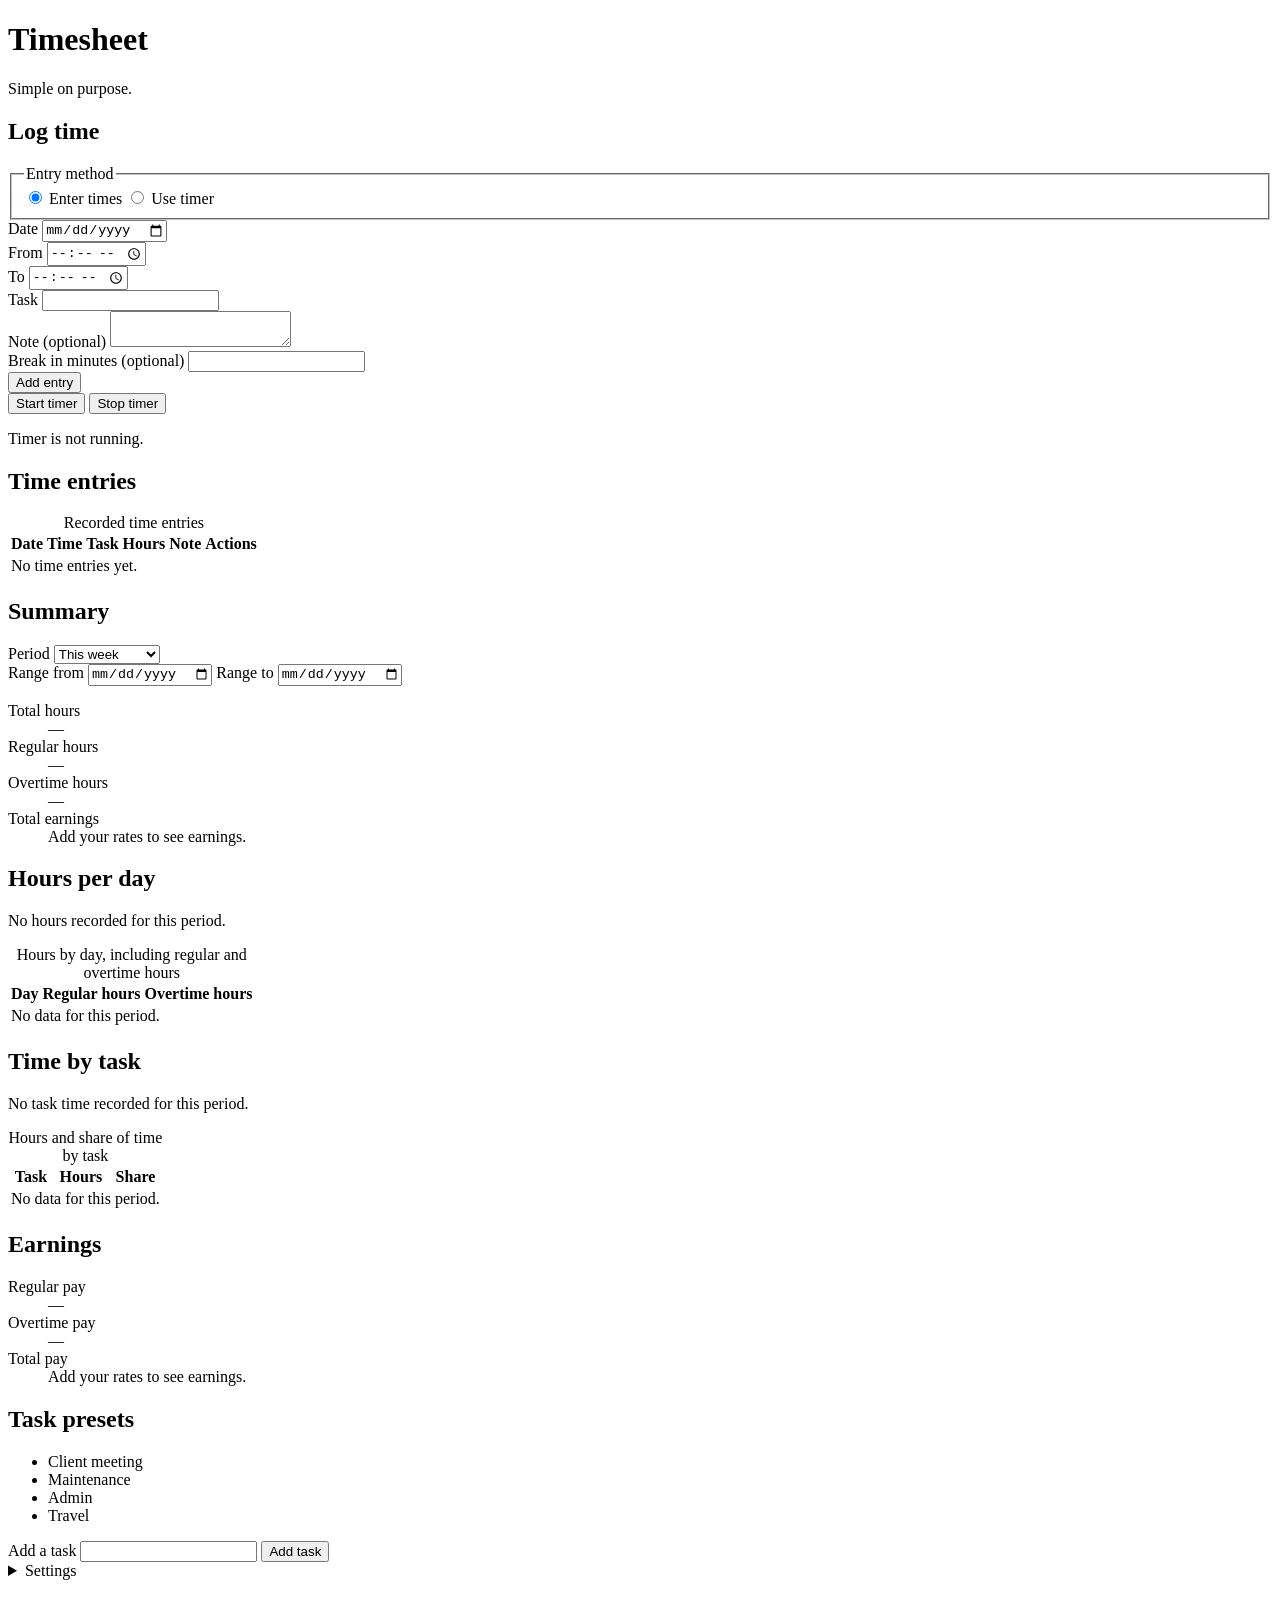
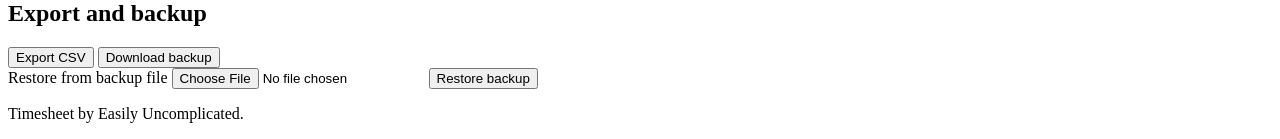
==== timesheet/timesheet.html @ 086f0baa "timesheet added" ====
<!DOCTYPE html>
<html lang="en">
<head>
  <meta charset="UTF-8">
  <meta name="viewport" content="width=device-width, initial-scale=1">
  <meta name="description" content="Track your work hours, tasks, and earnings.">
  <title>Timesheet | Easily Uncomplicated</title>
  <link rel="stylesheet" href="timesheet.css">
  <script src="timesheet.js" defer></script>
</head>
<body>
  <header>
    <h1>Timesheet</h1>
    <p>Simple on purpose.</p>
  </header>

  <main>
    <section aria-labelledby="entry-heading">
      <h2 id="entry-heading">Log time</h2>

      <form id="time-entry-form">
        <fieldset>
          <legend>Entry method</legend>
          <label>
            <input type="radio" name="entry-method" value="manual" checked>
            Enter times
          </label>
          <label>
            <input type="radio" name="entry-method" value="timer">
            Use timer
          </label>
        </fieldset>
        <div>
          <label for="entry-date">Date</label>
          <input id="entry-date" name="date" type="date" required>
        </div>
        <div>
          <label for="entry-from">From</label>
          <input id="entry-from" name="from" type="time" required>
        </div>
        <div>
          <label for="entry-to">To</label>
          <input id="entry-to" name="to" type="time" required>
        </div>
        <div>
          <label for="entry-task">Task</label>
          <input id="entry-task" name="task" list="task-options" required>
          <datalist id="task-options">
            <option value="Client meeting"></option>
            <option value="Maintenance"></option>
            <option value="Admin"></option>
            <option value="Travel"></option>
          </datalist>
        </div>
        <div>
          <label for="entry-note">Note (optional)</label>
          <textarea id="entry-note" name="note" rows="2"></textarea>
        </div>
        <div>
          <label for="entry-break">Break in minutes (optional)</label>
          <input id="entry-break" name="break" type="number" min="0" step="1">
        </div>
        <button type="submit">Add entry</button>
      </form>

      <div aria-label="Timer controls">
        <button type="button">Start timer</button>
        <button type="button">Stop timer</button>
        <p>Timer is not running.</p>
      </div>
    </section>

    <section aria-labelledby="entries-heading">
      <h2 id="entries-heading">Time entries</h2>
      <table>
        <caption>Recorded time entries</caption>
        <thead>
          <tr>
            <th scope="col">Date</th>
            <th scope="col">Time</th>
            <th scope="col">Task</th>
            <th scope="col">Hours</th>
            <th scope="col">Note</th>
            <th scope="col">Actions</th>
          </tr>
        </thead>
        <tbody>
          <tr>
            <td colspan="6">No time entries yet.</td>
          </tr>
        </tbody>
      </table>
    </section>

    <section aria-labelledby="summary-heading">
      <h2 id="summary-heading">Summary</h2>
      <div>
        <label for="summary-period">Period</label>
        <select id="summary-period" name="period">
          <option value="week">This week</option>
          <option value="month">This month</option>
          <option value="custom">Custom range</option>
        </select>
      </div>
      <div>
        <label for="range-from">Range from</label>
        <input id="range-from" name="range-from" type="date">
        <label for="range-to">Range to</label>
        <input id="range-to" name="range-to" type="date">
      </div>

      <dl>
        <div>
          <dt>Total hours</dt>
          <dd>—</dd>
        </div>
        <div>
          <dt>Regular hours</dt>
          <dd>—</dd>
        </div>
        <div>
          <dt>Overtime hours</dt>
          <dd>—</dd>
        </div>
        <div>
          <dt>Total earnings</dt>
          <dd>Add your rates to see earnings.</dd>
        </div>
      </dl>
    </section>

    <section aria-labelledby="hours-chart-heading">
      <h2 id="hours-chart-heading">Hours per day</h2>
      <p>No hours recorded for this period.</p>
      <table>
        <caption>Hours by day, including regular and overtime hours</caption>
        <thead>
          <tr>
            <th scope="col">Day</th>
            <th scope="col">Regular hours</th>
            <th scope="col">Overtime hours</th>
          </tr>
        </thead>
        <tbody>
          <tr>
            <td colspan="3">No data for this period.</td>
          </tr>
        </tbody>
      </table>
    </section>

    <section aria-labelledby="tasks-chart-heading">
      <h2 id="tasks-chart-heading">Time by task</h2>
      <p>No task time recorded for this period.</p>
      <table>
        <caption>Hours and share of time by task</caption>
        <thead>
          <tr>
            <th scope="col">Task</th>
            <th scope="col">Hours</th>
            <th scope="col">Share</th>
          </tr>
        </thead>
        <tbody>
          <tr>
            <td colspan="3">No data for this period.</td>
          </tr>
        </tbody>
      </table>
    </section>

    <section aria-labelledby="earnings-heading">
      <h2 id="earnings-heading">Earnings</h2>
      <dl>
        <div>
          <dt>Regular pay</dt>
          <dd>—</dd>
        </div>
        <div>
          <dt>Overtime pay</dt>
          <dd>—</dd>
        </div>
        <div>
          <dt>Total pay</dt>
          <dd>Add your rates to see earnings.</dd>
        </div>
      </dl>
    </section>

    <section aria-labelledby="tasks-heading">
      <h2 id="tasks-heading">Task presets</h2>
      <ul>
        <li>Client meeting</li>
        <li>Maintenance</li>
        <li>Admin</li>
        <li>Travel</li>
      </ul>
      <form id="task-form">
        <label for="new-task">Add a task</label>
        <input id="new-task" name="task" type="text">
        <button type="submit">Add task</button>
      </form>
    </section>

    <details>
      <summary>Settings</summary>
      <form id="settings-form">
        <div>
          <label for="hourly-wage">Hourly wage (R)</label>
          <input id="hourly-wage" name="hourly-wage" type="number" min="0" step="0.01">
        </div>
        <fieldset>
          <legend>Overtime wage</legend>
          <label for="overtime-wage-type">Wage type</label>
          <select id="overtime-wage-type" name="overtime-wage-type">
            <option value="amount">Rand amount</option>
            <option value="multiplier">Multiplier</option>
          </select>
          <label for="overtime-wage">Overtime rate</label>
          <input id="overtime-wage" name="overtime-wage" type="number" min="0" step="0.01">
        </fieldset>
        <div>
          <label for="overtime-threshold">Overtime starts after</label>
          <input id="overtime-threshold" name="overtime-threshold" type="number" min="0" step="0.25">
          <span>hours</span>
        </div>
        <fieldset>
          <legend>Overtime rule</legend>
          <label>
            <input type="radio" name="overtime-rule" value="daily" checked>
            Daily
          </label>
          <label>
            <input type="radio" name="overtime-rule" value="weekly">
            Weekly
          </label>
        </fieldset>
      </form>
    </details>

    <section aria-labelledby="data-heading">
      <h2 id="data-heading">Export and backup</h2>
      <button type="button">Export CSV</button>
      <button type="button">Download backup</button>
      <div>
        <label for="backup-file">Restore from backup file</label>
        <input id="backup-file" name="backup-file" type="file" accept="application/json,.json">
        <button type="button">Restore backup</button>
      </div>
    </section>
  </main>

  <footer>
    <p>Timesheet by Easily Uncomplicated.</p>
  </footer>
</body>
</html>
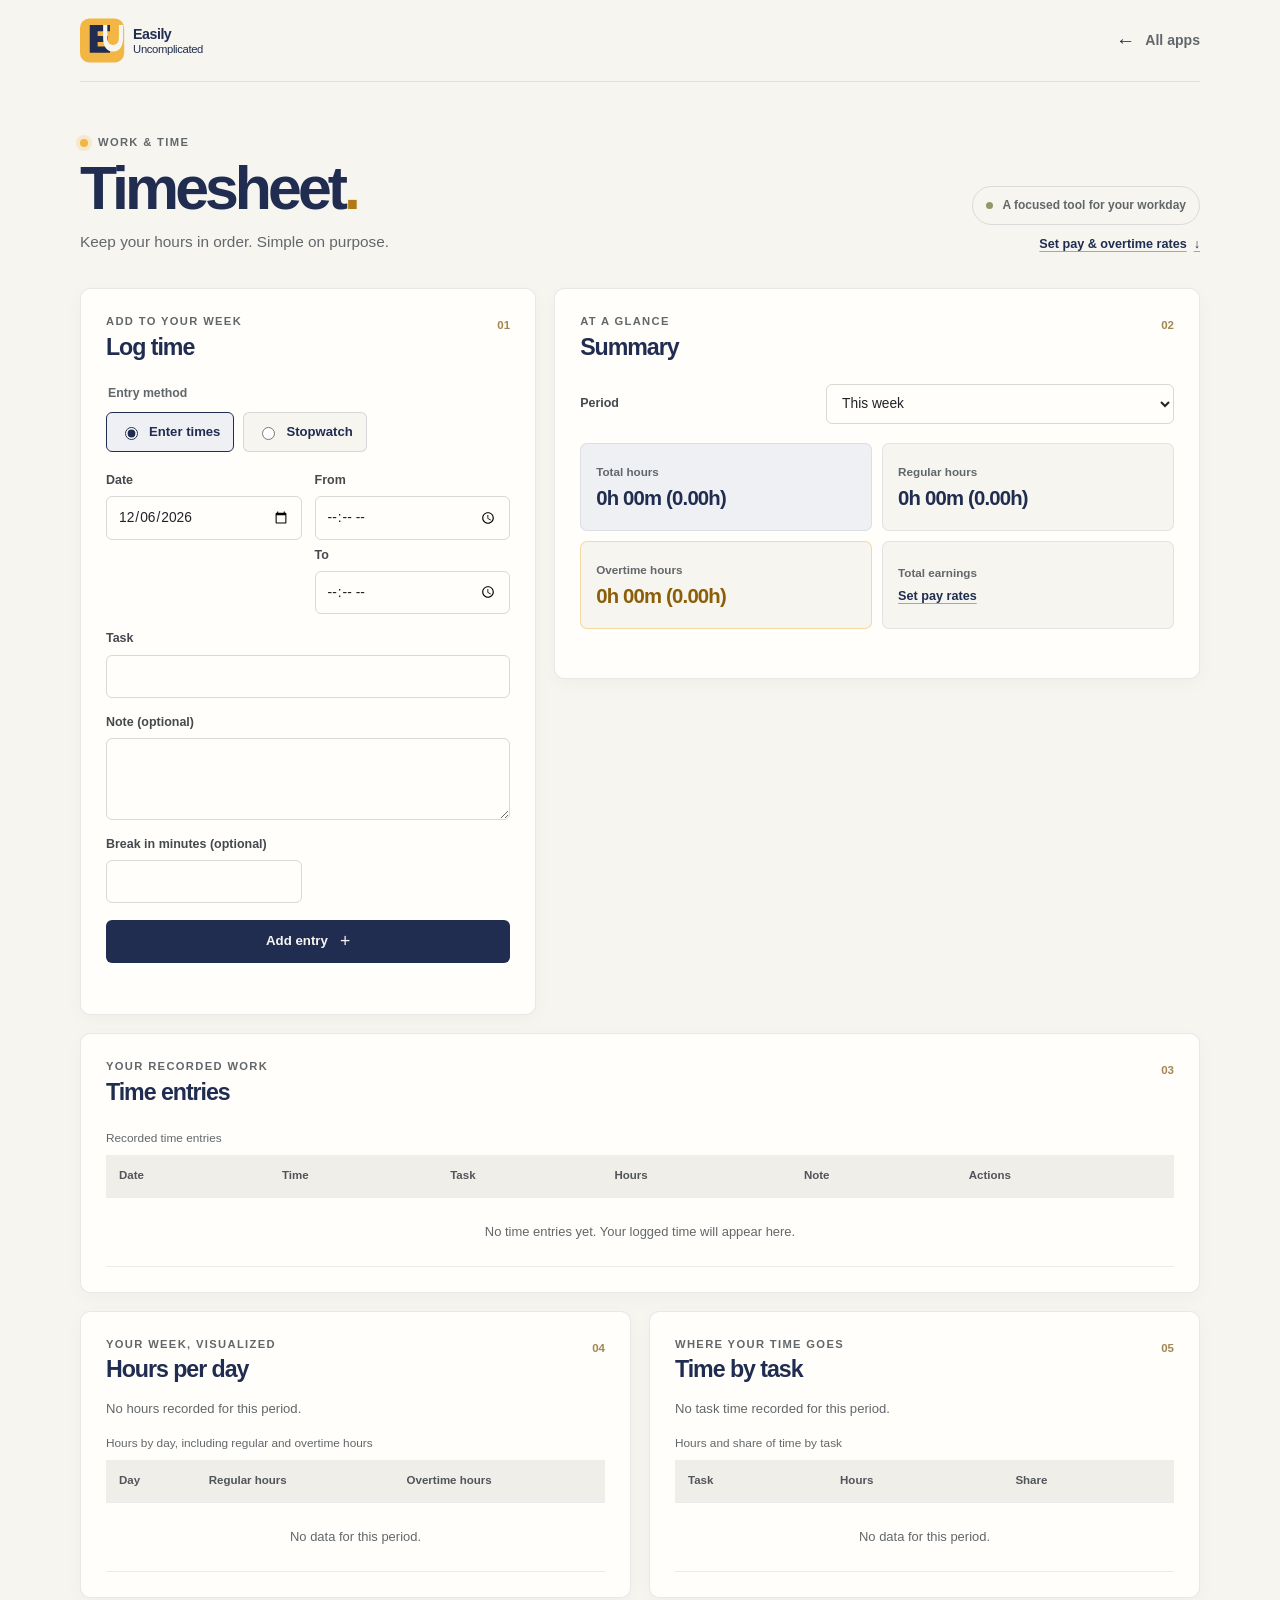
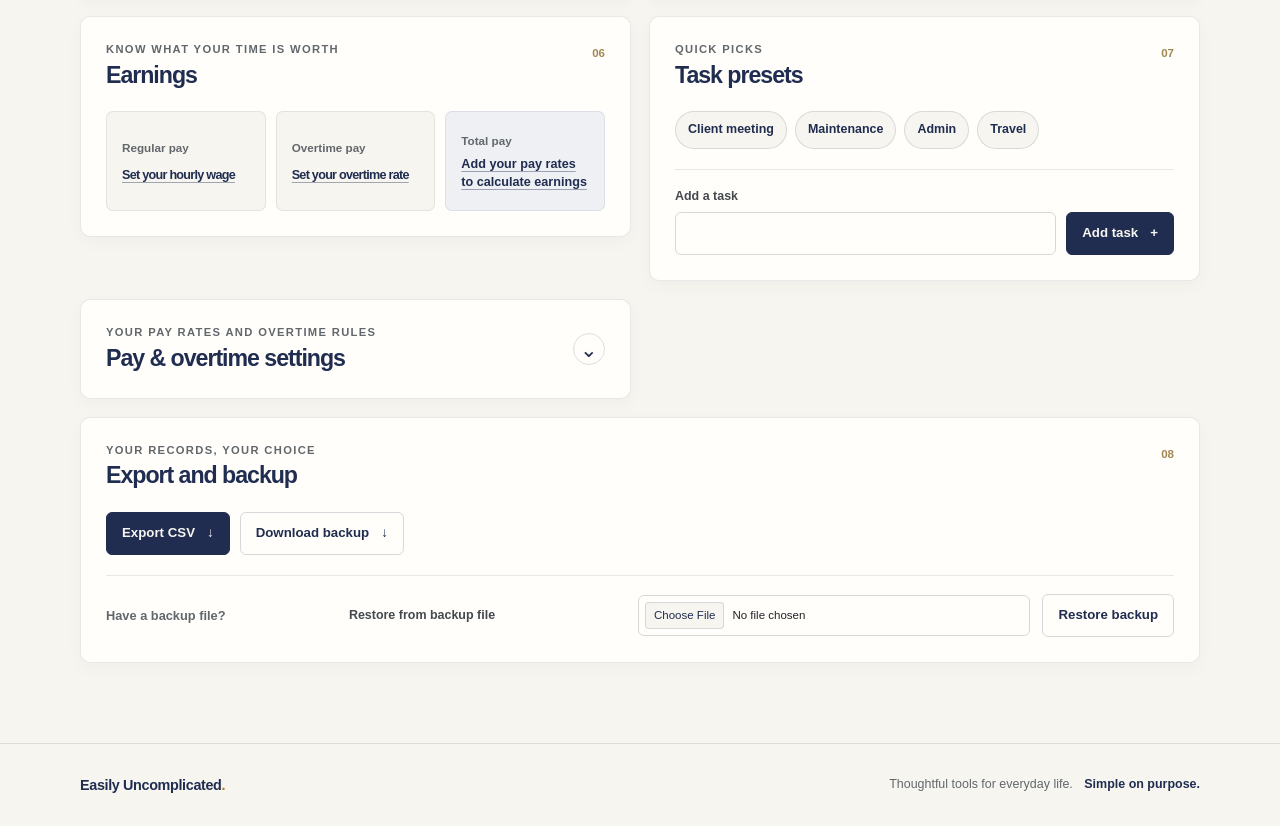
==== commit 92ace97f: "yes yes bobby, fixxed styling and logic" ====
--- a/timesheet/timesheet.html
+++ b/timesheet/timesheet.html
@@ -5,96 +5,114 @@
   <meta name="viewport" content="width=device-width, initial-scale=1">
   <meta name="description" content="Track your work hours, tasks, and earnings.">
   <title>Timesheet | Easily Uncomplicated</title>
+  <link rel="icon" href="../assets/brand/eu/favicon.svg" type="image/svg+xml">
+  <link rel="stylesheet" href="../assets/brand/eu/colors.css">
   <link rel="stylesheet" href="timesheet.css">
   <script src="timesheet.js" defer></script>
 </head>
 <body>
-  <header>
-    <h1>Timesheet</h1>
-    <p>Simple on purpose.</p>
+  <header class="site-header">
+    <div class="page-shell header-content">
+      <a class="brand" href="../index.html" aria-label="Easily Uncomplicated home">
+        <img src="../assets/brand/eu/logo.svg" alt="Easily Uncomplicated">
+      </a>
+      <a class="back-link" href="../index.html"><span aria-hidden="true">←</span> All apps</a>
+    </div>
   </header>
 
-  <main>
-    <section aria-labelledby="entry-heading">
-      <h2 id="entry-heading">Log time</h2>
+  <main class="page-shell dashboard">
+    <section class="page-intro" aria-labelledby="page-title">
+      <div>
+        <p class="eyebrow"><span aria-hidden="true"></span> Work &amp; time</p>
+        <h1 id="page-title">Timesheet<span>.</span></h1>
+        <p>Keep your hours in order. Simple on purpose.</p>
+      </div>
+      <div class="intro-actions">
+        <span class="local-note"><span aria-hidden="true"></span> A focused tool for your workday</span>
+        <a class="rates-link" href="#settings-panel">Set pay &amp; overtime rates <span aria-hidden="true">↓</span></a>
+      </div>
+    </section>
+
+    <section class="panel entry-panel" aria-labelledby="entry-heading">
+      <div class="panel-heading">
+        <div>
+          <p class="panel-kicker">Add to your week</p>
+          <h2 id="entry-heading">Log time</h2>
+        </div>
+        <span class="section-index">01</span>
+      </div>
 
       <form id="time-entry-form">
-        <fieldset>
+        <fieldset class="entry-method">
           <legend>Entry method</legend>
-          <label>
+          <label class="choice">
             <input type="radio" name="entry-method" value="manual" checked>
             Enter times
           </label>
-          <label>
+          <label class="choice">
             <input type="radio" name="entry-method" value="timer">
-            Use timer
+            Stopwatch
           </label>
         </fieldset>
-        <div>
-          <label for="entry-date">Date</label>
-          <input id="entry-date" name="date" type="date" required>
-        </div>
-        <div>
-          <label for="entry-from">From</label>
-          <input id="entry-from" name="from" type="time" required>
-        </div>
-        <div>
-          <label for="entry-to">To</label>
-          <input id="entry-to" name="to" type="time" required>
-        </div>
-        <div>
-          <label for="entry-task">Task</label>
-          <input id="entry-task" name="task" list="task-options" required>
-          <datalist id="task-options">
-            <option value="Client meeting"></option>
-            <option value="Maintenance"></option>
-            <option value="Admin"></option>
-            <option value="Travel"></option>
-          </datalist>
-        </div>
-        <div>
-          <label for="entry-note">Note (optional)</label>
-          <textarea id="entry-note" name="note" rows="2"></textarea>
-        </div>
-        <div>
-          <label for="entry-break">Break in minutes (optional)</label>
-          <input id="entry-break" name="break" type="number" min="0" step="1">
-        </div>
-        <button type="submit">Add entry</button>
+        <div class="form-grid">
+          <div class="field">
+            <label for="entry-date">Date</label>
+            <input id="entry-date" name="date" type="date" required>
+          </div>
+          <div class="field" id="manual-time-fields">
+            <label for="entry-from">From</label>
+            <input id="entry-from" name="from" type="time" required>
+            <label for="entry-to">To</label>
+            <input id="entry-to" name="to" type="time" required>
+          </div>
+          <div class="field field-task">
+            <label for="entry-task">Task</label>
+            <input id="entry-task" name="task" list="task-options" required>
+            <datalist id="task-options">
+              <option value="Client meeting"></option>
+              <option value="Maintenance"></option>
+              <option value="Admin"></option>
+              <option value="Travel"></option>
+            </datalist>
+          </div>
+          <div class="field field-wide">
+            <label for="entry-note">Note (optional)</label>
+            <textarea id="entry-note" name="note" rows="2"></textarea>
+          </div>
+          <div class="field">
+            <label for="entry-break">Break in minutes (optional)</label>
+            <input id="entry-break" name="break" type="number" min="0" step="1">
+          </div>
+        </div>
+        <button class="button button-primary" id="add-entry-button" type="submit">Add entry <span aria-hidden="true">+</span></button>
       </form>
 
-      <div aria-label="Timer controls">
-        <button type="button">Start timer</button>
-        <button type="button">Stop timer</button>
-        <p>Timer is not running.</p>
-      </div>
-    </section>
-
-    <section aria-labelledby="entries-heading">
-      <h2 id="entries-heading">Time entries</h2>
-      <table>
-        <caption>Recorded time entries</caption>
-        <thead>
-          <tr>
-            <th scope="col">Date</th>
-            <th scope="col">Time</th>
-            <th scope="col">Task</th>
-            <th scope="col">Hours</th>
-            <th scope="col">Note</th>
-            <th scope="col">Actions</th>
-          </tr>
-        </thead>
-        <tbody>
-          <tr>
-            <td colspan="6">No time entries yet.</td>
-          </tr>
-        </tbody>
-      </table>
-    </section>
-
-    <section aria-labelledby="summary-heading">
-      <h2 id="summary-heading">Summary</h2>
-      <div>
+      <div class="timer-controls" id="timer-controls" aria-label="Stopwatch controls" hidden>
+        <div class="timer-status">
+          <span class="timer-indicator" id="timer-indicator" aria-hidden="true"></span>
+          <div>
+            <p id="timer-state" role="status" aria-live="polite">Stopwatch is ready.</p>
+            <output class="timer-display" id="timer-display" aria-label="Elapsed time">00:00:00</output>
+          </div>
+        </div>
+        <div class="timer-buttons">
+          <button class="button button-secondary" id="start-timer" type="button">Start</button>
+          <button class="button button-quiet" id="pause-timer" type="button" disabled>Pause</button>
+          <button class="button button-quiet" id="stop-timer" type="button" disabled>Stop &amp; save</button>
+        </div>
+      </div>
+      <p class="entry-status" id="entry-status" role="status" aria-live="polite"></p>
+    </section>
+
+    <section class="panel summary-panel" aria-labelledby="summary-heading">
+      <div class="panel-heading">
+        <div>
+          <p class="panel-kicker">At a glance</p>
+          <h2 id="summary-heading">Summary</h2>
+        </div>
+        <span class="section-index">02</span>
+      </div>
+      <div class="period-control">
         <label for="summary-period">Period</label>
         <select id="summary-period" name="period">
           <option value="week">This week</option>
@@ -102,156 +120,245 @@
           <option value="custom">Custom range</option>
         </select>
       </div>
-      <div>
-        <label for="range-from">Range from</label>
-        <input id="range-from" name="range-from" type="date">
-        <label for="range-to">Range to</label>
-        <input id="range-to" name="range-to" type="date">
-      </div>
-
-      <dl>
-        <div>
+      <div class="range-control">
+        <div class="field">
+          <label for="range-from">Range from</label>
+          <input id="range-from" name="range-from" type="date">
+        </div>
+        <div class="field">
+          <label for="range-to">Range to</label>
+          <input id="range-to" name="range-to" type="date">
+        </div>
+      </div>
+
+      <dl class="stats-grid">
+        <div class="stat-card stat-primary">
           <dt>Total hours</dt>
-          <dd>—</dd>
-        </div>
-        <div>
+          <dd id="summary-total-hours">0h 00m (0.00h)</dd>
+        </div>
+        <div class="stat-card">
           <dt>Regular hours</dt>
-          <dd>—</dd>
-        </div>
-        <div>
+          <dd id="summary-regular-hours">0h 00m (0.00h)</dd>
+        </div>
+        <div class="stat-card stat-overtime">
           <dt>Overtime hours</dt>
-          <dd>—</dd>
-        </div>
-        <div>
+          <dd id="summary-overtime-hours">0h 00m (0.00h)</dd>
+        </div>
+        <div class="stat-card stat-earnings">
           <dt>Total earnings</dt>
-          <dd>Add your rates to see earnings.</dd>
+          <dd id="summary-total-earnings"></dd>
         </div>
       </dl>
-    </section>
-
-    <section aria-labelledby="hours-chart-heading">
-      <h2 id="hours-chart-heading">Hours per day</h2>
-      <p>No hours recorded for this period.</p>
-      <table>
-        <caption>Hours by day, including regular and overtime hours</caption>
-        <thead>
-          <tr>
-            <th scope="col">Day</th>
-            <th scope="col">Regular hours</th>
-            <th scope="col">Overtime hours</th>
-          </tr>
-        </thead>
-        <tbody>
-          <tr>
-            <td colspan="3">No data for this period.</td>
-          </tr>
-        </tbody>
-      </table>
-    </section>
-
-    <section aria-labelledby="tasks-chart-heading">
-      <h2 id="tasks-chart-heading">Time by task</h2>
-      <p>No task time recorded for this period.</p>
-      <table>
-        <caption>Hours and share of time by task</caption>
-        <thead>
-          <tr>
-            <th scope="col">Task</th>
-            <th scope="col">Hours</th>
-            <th scope="col">Share</th>
-          </tr>
-        </thead>
-        <tbody>
-          <tr>
-            <td colspan="3">No data for this period.</td>
-          </tr>
-        </tbody>
-      </table>
-    </section>
-
-    <section aria-labelledby="earnings-heading">
-      <h2 id="earnings-heading">Earnings</h2>
-      <dl>
-        <div>
+      <p class="summary-status" id="summary-status" role="status" aria-live="polite"></p>
+    </section>
+
+    <section class="panel entries-panel" aria-labelledby="entries-heading">
+      <div class="panel-heading">
+        <div>
+          <p class="panel-kicker">Your recorded work</p>
+          <h2 id="entries-heading">Time entries</h2>
+        </div>
+        <span class="section-index">03</span>
+      </div>
+      <div class="table-scroll">
+        <table>
+          <caption>Recorded time entries</caption>
+          <thead>
+            <tr>
+              <th scope="col">Date</th>
+              <th scope="col">Time</th>
+              <th scope="col">Task</th>
+              <th scope="col">Hours</th>
+              <th scope="col">Note</th>
+              <th scope="col">Actions</th>
+            </tr>
+          </thead>
+          <tbody>
+            <tr>
+              <td class="empty-cell" colspan="6">No time entries yet. Your logged time will appear here.</td>
+            </tr>
+          </tbody>
+        </table>
+      </div>
+    </section>
+
+    <section class="panel chart-panel" aria-labelledby="hours-chart-heading">
+      <div class="panel-heading">
+        <div>
+          <p class="panel-kicker">Your week, visualized</p>
+          <h2 id="hours-chart-heading">Hours per day</h2>
+        </div>
+        <span class="section-index">04</span>
+      </div>
+      <p class="empty-message">No hours recorded for this period.</p>
+      <div class="table-scroll">
+        <table>
+          <caption>Hours by day, including regular and overtime hours</caption>
+          <thead>
+            <tr>
+              <th scope="col">Day</th>
+              <th scope="col">Regular hours</th>
+              <th scope="col">Overtime hours</th>
+            </tr>
+          </thead>
+          <tbody>
+            <tr>
+              <td class="empty-cell" colspan="3">No data for this period.</td>
+            </tr>
+          </tbody>
+        </table>
+      </div>
+    </section>
+
+    <section class="panel chart-panel" aria-labelledby="tasks-chart-heading">
+      <div class="panel-heading">
+        <div>
+          <p class="panel-kicker">Where your time goes</p>
+          <h2 id="tasks-chart-heading">Time by task</h2>
+        </div>
+        <span class="section-index">05</span>
+      </div>
+      <p class="empty-message">No task time recorded for this period.</p>
+      <div class="table-scroll">
+        <table>
+          <caption>Hours and share of time by task</caption>
+          <thead>
+            <tr>
+              <th scope="col">Task</th>
+              <th scope="col">Hours</th>
+              <th scope="col">Share</th>
+            </tr>
+          </thead>
+          <tbody>
+            <tr>
+              <td class="empty-cell" colspan="3">No data for this period.</td>
+            </tr>
+          </tbody>
+        </table>
+      </div>
+    </section>
+
+    <section class="panel earnings-panel" aria-labelledby="earnings-heading">
+      <div class="panel-heading">
+        <div>
+          <p class="panel-kicker">Know what your time is worth</p>
+          <h2 id="earnings-heading">Earnings</h2>
+        </div>
+        <span class="section-index">06</span>
+      </div>
+      <dl class="earnings-grid">
+        <div class="stat-card">
           <dt>Regular pay</dt>
-          <dd>—</dd>
-        </div>
-        <div>
+          <dd id="earnings-regular-pay"></dd>
+        </div>
+        <div class="stat-card">
           <dt>Overtime pay</dt>
-          <dd>—</dd>
-        </div>
-        <div>
+          <dd id="earnings-overtime-pay"></dd>
+        </div>
+        <div class="stat-card stat-primary">
           <dt>Total pay</dt>
-          <dd>Add your rates to see earnings.</dd>
+          <dd id="earnings-total-pay"></dd>
         </div>
       </dl>
     </section>
 
-    <section aria-labelledby="tasks-heading">
-      <h2 id="tasks-heading">Task presets</h2>
-      <ul>
+    <section class="panel task-panel" aria-labelledby="tasks-heading">
+      <div class="panel-heading">
+        <div>
+          <p class="panel-kicker">Quick picks</p>
+          <h2 id="tasks-heading">Task presets</h2>
+        </div>
+        <span class="section-index">07</span>
+      </div>
+      <ul class="task-list">
         <li>Client meeting</li>
         <li>Maintenance</li>
         <li>Admin</li>
         <li>Travel</li>
       </ul>
-      <form id="task-form">
-        <label for="new-task">Add a task</label>
-        <input id="new-task" name="task" type="text">
-        <button type="submit">Add task</button>
+      <form id="task-form" class="task-form">
+        <div class="field">
+          <label for="new-task">Add a task</label>
+          <input id="new-task" name="task" type="text">
+        </div>
+        <button class="button button-secondary" type="submit">Add task <span aria-hidden="true">+</span></button>
       </form>
     </section>
 
-    <details>
-      <summary>Settings</summary>
-      <form id="settings-form">
-        <div>
-          <label for="hourly-wage">Hourly wage (R)</label>
-          <input id="hourly-wage" name="hourly-wage" type="number" min="0" step="0.01">
-        </div>
-        <fieldset>
+    <details class="panel settings-panel" id="settings-panel">
+      <summary>
+        <span>
+          <span class="panel-kicker">Your pay rates and overtime rules</span>
+          <span class="settings-title">Pay &amp; overtime settings</span>
+        </span>
+        <span class="settings-chevron" aria-hidden="true">⌄</span>
+      </summary>
+      <form id="settings-form" class="settings-form">
+        <div class="field">
+          <label for="hourly-wage">Your regular hourly pay (R/hour)</label>
+          <input id="hourly-wage" name="hourly-wage" type="number" min="0" step="0.01" inputmode="decimal">
+        </div>
+        <fieldset class="settings-fieldset">
           <legend>Overtime wage</legend>
-          <label for="overtime-wage-type">Wage type</label>
-          <select id="overtime-wage-type" name="overtime-wage-type">
-            <option value="amount">Rand amount</option>
-            <option value="multiplier">Multiplier</option>
-          </select>
-          <label for="overtime-wage">Overtime rate</label>
-          <input id="overtime-wage" name="overtime-wage" type="number" min="0" step="0.01">
+          <div class="field">
+            <label for="overtime-wage-type">Wage type</label>
+            <select id="overtime-wage-type" name="overtime-wage-type">
+              <option value="amount">Rand amount</option>
+              <option value="multiplier">Multiplier</option>
+            </select>
+          </div>
+          <div class="field">
+            <label for="overtime-wage" id="overtime-wage-label">Overtime pay (R/hour)</label>
+            <input id="overtime-wage" name="overtime-wage" type="number" min="0" step="0.01" inputmode="decimal">
+          </div>
         </fieldset>
-        <div>
+        <div class="field">
           <label for="overtime-threshold">Overtime starts after</label>
           <input id="overtime-threshold" name="overtime-threshold" type="number" min="0" step="0.25">
-          <span>hours</span>
-        </div>
-        <fieldset>
+          <span class="field-hint">hours</span>
+        </div>
+        <fieldset class="settings-fieldset overtime-rule">
           <legend>Overtime rule</legend>
-          <label>
+          <label class="choice">
             <input type="radio" name="overtime-rule" value="daily" checked>
             Daily
           </label>
-          <label>
+          <label class="choice">
             <input type="radio" name="overtime-rule" value="weekly">
             Weekly
           </label>
         </fieldset>
+        <p class="settings-hint">Rates are saved only in this browser on this device. Earnings update when you change a rate or time entry.</p>
+        <p class="settings-status" id="settings-status" role="status" aria-live="polite"></p>
       </form>
     </details>
 
-    <section aria-labelledby="data-heading">
-      <h2 id="data-heading">Export and backup</h2>
-      <button type="button">Export CSV</button>
-      <button type="button">Download backup</button>
-      <div>
+    <section class="panel data-panel" aria-labelledby="data-heading">
+      <div class="panel-heading">
+        <div>
+          <p class="panel-kicker">Your records, your choice</p>
+          <h2 id="data-heading">Export and backup</h2>
+        </div>
+        <span class="section-index">08</span>
+      </div>
+      <div class="data-actions">
+        <button class="button button-secondary" type="button">Export CSV <span aria-hidden="true">↓</span></button>
+        <button class="button button-quiet" type="button">Download backup <span aria-hidden="true">↓</span></button>
+      </div>
+      <div class="restore-control">
+        <p>Have a backup file?</p>
         <label for="backup-file">Restore from backup file</label>
         <input id="backup-file" name="backup-file" type="file" accept="application/json,.json">
-        <button type="button">Restore backup</button>
+        <button class="button button-quiet" type="button">Restore backup</button>
       </div>
     </section>
   </main>
 
-  <footer>
-    <p>Timesheet by Easily Uncomplicated.</p>
+  <footer class="site-footer">
+    <div class="page-shell footer-content">
+      <a class="footer-brand" href="../index.html">Easily Uncomplicated<span>.</span></a>
+      <p>Thoughtful tools for everyday life. <span>Simple on purpose.</span></p>
+    </div>
   </footer>
 </body>
 </html>
--- a/assets/brand/eu/colors.css
+++ b/assets/brand/eu/colors.css
@@ -0,0 +1,9 @@
+:root {
+  color-scheme: light;
+  --eu-navy: #202D50;
+  --eu-amber: #F3B544;
+  --eu-ivory: #F7F5EF;
+  --eu-paper: #F5F2EC;
+  --eu-ink: #202327;
+  --eu-muted-ink: #62676C;
+}
--- a/timesheet/timesheet.css
+++ b/timesheet/timesheet.css
@@ -0,0 +1,1073 @@
+:root {
+  font-family: "Outfit", "Avenir Next", Avenir, "Segoe UI", sans-serif;
+  color: var(--eu-ink);
+  background: var(--eu-ivory);
+  font-synthesis: none;
+  text-rendering: optimizeLegibility;
+  -webkit-font-smoothing: antialiased;
+  -moz-osx-font-smoothing: grayscale;
+  scroll-behavior: smooth;
+}
+
+* {
+  box-sizing: border-box;
+}
+
+body {
+  min-width: 320px;
+  margin: 0;
+  line-height: 1.55;
+}
+
+button,
+input,
+select,
+textarea {
+  font: inherit;
+}
+
+button,
+select {
+  cursor: pointer;
+}
+
+a {
+  color: inherit;
+}
+
+a:focus-visible,
+button:focus-visible,
+input:focus-visible,
+select:focus-visible,
+textarea:focus-visible,
+summary:focus-visible {
+  outline: 3px solid var(--eu-amber);
+  outline-offset: 3px;
+}
+
+.page-shell {
+  width: min(1120px, calc(100% - 48px));
+  margin-inline: auto;
+}
+
+.site-header {
+  background: var(--eu-ivory);
+}
+
+.header-content {
+  min-height: 82px;
+  display: flex;
+  align-items: center;
+  justify-content: space-between;
+  gap: 24px;
+  border-bottom: 1px solid rgb(32 45 80 / 10%);
+}
+
+.brand {
+  width: 184px;
+  display: inline-flex;
+}
+
+.brand img {
+  display: block;
+  width: 100%;
+  height: auto;
+}
+
+.back-link {
+  display: inline-flex;
+  align-items: center;
+  gap: 10px;
+  color: var(--eu-muted-ink);
+  font-size: 0.88rem;
+  font-weight: 600;
+  text-decoration: none;
+  transition: color 160ms ease;
+}
+
+.back-link:hover {
+  color: var(--eu-navy);
+}
+
+.back-link span {
+  color: var(--eu-navy);
+  font-size: 1.2rem;
+}
+
+.dashboard {
+  display: grid;
+  grid-template-columns: repeat(12, minmax(0, 1fr));
+  align-items: start;
+  gap: 18px;
+  padding-block: 46px 80px;
+}
+
+.page-intro {
+  grid-column: 1 / -1;
+  display: flex;
+  align-items: flex-end;
+  justify-content: space-between;
+  gap: 28px;
+  padding-block: 7px 16px;
+}
+
+.eyebrow,
+.panel-kicker {
+  margin: 0;
+  color: var(--eu-muted-ink);
+  font-size: 0.7rem;
+  font-weight: 700;
+  letter-spacing: 0.12em;
+  line-height: 1.4;
+  text-transform: uppercase;
+}
+
+.eyebrow {
+  display: flex;
+  align-items: center;
+  gap: 10px;
+  margin-bottom: 7px;
+}
+
+.eyebrow > span {
+  width: 8px;
+  height: 8px;
+  border-radius: 50%;
+  background: var(--eu-amber);
+  box-shadow: 0 0 0 4px rgb(243 181 68 / 20%);
+}
+
+.page-intro h1 {
+  margin: 0;
+  color: var(--eu-navy);
+  font-size: clamp(2.5rem, 5vw, 3.8rem);
+  font-weight: 650;
+  letter-spacing: -0.065em;
+  line-height: 1;
+}
+
+.page-intro h1 span {
+  color: #b17a12;
+}
+
+.page-intro > div > p:last-child {
+  margin: 12px 0 0;
+  color: var(--eu-muted-ink);
+  font-size: 0.96rem;
+}
+
+.local-note {
+  display: inline-flex;
+  align-items: center;
+  gap: 9px;
+  padding: 9px 13px;
+  border: 1px solid rgb(32 45 80 / 13%);
+  border-radius: 999px;
+  color: var(--eu-muted-ink);
+  font-size: 0.75rem;
+  font-weight: 550;
+}
+
+.local-note > span {
+  width: 7px;
+  height: 7px;
+  border-radius: 50%;
+  background: #8e9b66;
+}
+
+.intro-actions {
+  display: flex;
+  align-items: flex-end;
+  flex-direction: column;
+  gap: 10px;
+}
+
+.rates-link,
+.stat-card dd a,
+.earnings-grid dd a {
+  color: var(--eu-navy);
+  font-size: 0.79rem;
+  font-weight: 650;
+  text-decoration-color: rgb(32 45 80 / 40%);
+  text-underline-offset: 3px;
+}
+
+.rates-link {
+  display: inline-flex;
+  align-items: center;
+  gap: 7px;
+}
+
+.rates-link:hover,
+.stat-card dd a:hover,
+.earnings-grid dd a:hover {
+  text-decoration-thickness: 2px;
+}
+
+.panel {
+  min-width: 0;
+  padding: 25px;
+  border: 1px solid rgb(32 45 80 / 10%);
+  border-radius: 10px;
+  background: #fffefa;
+  box-shadow: 0 5px 18px rgb(32 45 80 / 3%);
+}
+
+.entry-panel {
+  grid-column: span 5;
+}
+
+.summary-panel {
+  grid-column: span 7;
+}
+
+.entries-panel,
+.data-panel {
+  grid-column: 1 / -1;
+}
+
+.chart-panel,
+.earnings-panel,
+.task-panel,
+.settings-panel {
+  grid-column: span 6;
+}
+
+.panel-heading {
+  display: flex;
+  align-items: flex-start;
+  justify-content: space-between;
+  gap: 16px;
+  margin-bottom: 22px;
+}
+
+.panel-heading h2 {
+  margin: 4px 0 0;
+  color: var(--eu-navy);
+  font-size: 1.45rem;
+  font-weight: 650;
+  letter-spacing: -0.045em;
+  line-height: 1.2;
+}
+
+.section-index {
+  padding-top: 3px;
+  color: #a28753;
+  font-size: 0.72rem;
+  font-weight: 700;
+}
+
+.entry-method,
+.settings-fieldset {
+  min-width: 0;
+  margin: 0;
+  padding: 0;
+  border: 0;
+}
+
+.entry-method {
+  display: flex;
+  flex-wrap: wrap;
+  gap: 9px;
+  margin-bottom: 19px;
+}
+
+.entry-method legend,
+.settings-fieldset legend {
+  width: 100%;
+  margin-bottom: 9px;
+  color: var(--eu-muted-ink);
+  font-size: 0.77rem;
+  font-weight: 600;
+}
+
+.choice {
+  min-height: 40px;
+  display: inline-flex;
+  align-items: center;
+  gap: 8px;
+  padding: 7px 13px;
+  border: 1px solid rgb(32 45 80 / 15%);
+  border-radius: 6px;
+  background: var(--eu-ivory);
+  color: var(--eu-navy);
+  font-size: 0.82rem;
+  font-weight: 600;
+  cursor: pointer;
+}
+
+.choice:has(input:checked) {
+  border-color: var(--eu-navy);
+  background: #eef0f4;
+}
+
+.choice input {
+  accent-color: var(--eu-navy);
+}
+
+.form-grid {
+  display: grid;
+  grid-template-columns: repeat(2, minmax(0, 1fr));
+  gap: 15px 13px;
+}
+
+.field {
+  min-width: 0;
+  display: flex;
+  flex-direction: column;
+  gap: 6px;
+}
+
+.field label,
+.period-control label,
+.restore-control label {
+  color: #45494e;
+  font-size: 0.78rem;
+  font-weight: 650;
+}
+
+.field input,
+.field select,
+.field textarea,
+.period-control select,
+.restore-control input[type="file"] {
+  width: 100%;
+  min-height: 43px;
+  padding: 9px 11px;
+  border: 1px solid #d9d9d4;
+  border-radius: 6px;
+  background: #fffefa;
+  color: var(--eu-ink);
+  font-size: 0.86rem;
+  transition: border-color 150ms ease, box-shadow 150ms ease;
+}
+
+.field input:focus,
+.field select:focus,
+.field textarea:focus,
+.period-control select:focus,
+.restore-control input[type="file"]:focus {
+  border-color: #697693;
+  outline: 0;
+  box-shadow: 0 0 0 3px rgb(32 45 80 / 9%);
+}
+
+.field textarea {
+  min-height: 82px;
+  resize: vertical;
+}
+
+.field-wide,
+.field-task {
+  grid-column: 1 / -1;
+}
+
+.button {
+  min-height: 43px;
+  display: inline-flex;
+  align-items: center;
+  justify-content: center;
+  gap: 12px;
+  padding: 0 15px;
+  border: 1px solid transparent;
+  border-radius: 6px;
+  font-size: 0.83rem;
+  font-weight: 650;
+  transition: background-color 150ms ease, border-color 150ms ease, transform 150ms ease;
+}
+
+.button:hover {
+  transform: translateY(-1px);
+}
+
+.button-primary {
+  background: var(--eu-navy);
+  color: var(--eu-ivory);
+}
+
+.button-primary:hover {
+  background: #2c3d69;
+}
+
+#time-entry-form > .button {
+  width: 100%;
+  margin-top: 17px;
+}
+
+.button-primary > span {
+  font-size: 1.1rem;
+  font-weight: 400;
+}
+
+.button-secondary {
+  border-color: var(--eu-navy);
+  background: var(--eu-navy);
+  color: var(--eu-ivory);
+}
+
+.button-secondary:hover {
+  background: #2c3d69;
+}
+
+.button-quiet {
+  border-color: rgb(32 45 80 / 18%);
+  background: transparent;
+  color: var(--eu-navy);
+}
+
+.button-quiet:hover {
+  border-color: var(--eu-navy);
+  background: rgb(32 45 80 / 4%);
+}
+
+.timer-controls {
+  display: flex;
+  align-items: center;
+  justify-content: space-between;
+  gap: 12px;
+  margin-top: 20px;
+  padding-top: 17px;
+  border-top: 1px solid rgb(32 45 80 / 10%);
+}
+
+.timer-controls[hidden],
+#manual-time-fields[hidden],
+#add-entry-button[hidden] {
+  display: none;
+}
+
+.timer-status,
+.timer-status > div {
+  display: flex;
+}
+
+.timer-status {
+  align-items: center;
+  gap: 12px;
+}
+
+.timer-status > div {
+  flex-direction: column;
+  gap: 2px;
+}
+
+.timer-controls p {
+  margin: 0;
+  color: var(--eu-muted-ink);
+  font-size: 0.75rem;
+}
+
+.entry-status {
+  min-height: 1.3em;
+  margin: 10px 0 0;
+  color: var(--eu-muted-ink);
+  font-size: 0.76rem;
+}
+
+.entry-delete {
+  padding: 5px 8px;
+  border: 1px solid rgb(32 45 80 / 18%);
+  border-radius: 5px;
+  background: transparent;
+  color: var(--eu-navy);
+  font-size: 0.74rem;
+}
+
+.entry-delete:hover {
+  border-color: var(--eu-navy);
+  background: rgb(32 45 80 / 4%);
+}
+
+.timer-indicator {
+  width: 10px;
+  height: 10px;
+  flex: 0 0 auto;
+  border-radius: 50%;
+  background: #c1c3bd;
+}
+
+.timer-controls.is-running .timer-indicator {
+  background: #bd8413;
+  box-shadow: 0 0 0 4px rgb(243 181 68 / 20%);
+}
+
+.timer-display {
+  color: var(--eu-navy);
+  font-size: 1.25rem;
+  font-variant-numeric: tabular-nums;
+  font-weight: 700;
+  letter-spacing: 0.04em;
+}
+
+.timer-buttons {
+  display: flex;
+  gap: 7px;
+}
+
+.timer-buttons .button {
+  min-height: 36px;
+  padding-inline: 10px;
+  font-size: 0.74rem;
+}
+
+.period-control {
+  display: grid;
+  grid-template-columns: 1fr 1.5fr;
+  align-items: center;
+  gap: 14px;
+}
+
+.period-control select {
+  min-height: 40px;
+}
+
+.range-control {
+  display: grid;
+  grid-template-columns: repeat(2, minmax(0, 1fr));
+  gap: 12px;
+  margin-top: 13px;
+}
+
+.range-control[hidden] {
+  display: none;
+}
+
+.range-control .field {
+  gap: 5px;
+}
+
+.range-control input {
+  min-height: 39px;
+  padding-block: 7px;
+  font-size: 0.8rem;
+}
+
+.stats-grid {
+  display: grid;
+  grid-template-columns: repeat(2, minmax(0, 1fr));
+  gap: 10px;
+  margin: 19px 0 0;
+}
+
+.stat-card {
+  min-width: 0;
+  min-height: 88px;
+  display: flex;
+  flex-direction: column;
+  align-items: flex-start;
+  justify-content: center;
+  gap: 5px;
+  padding: 14px 15px;
+  border: 1px solid rgb(32 45 80 / 9%);
+  border-radius: 7px;
+  background: var(--eu-ivory);
+}
+
+.stat-card dt {
+  color: var(--eu-muted-ink);
+  font-size: 0.73rem;
+  font-weight: 600;
+}
+
+.stat-card dd {
+  margin: 0;
+  color: var(--eu-navy);
+  font-size: 1.27rem;
+  font-weight: 700;
+  letter-spacing: -0.04em;
+  line-height: 1.2;
+}
+
+.stat-primary {
+  background: #eef0f4;
+}
+
+.stat-overtime {
+  border-color: rgb(243 181 68 / 45%);
+}
+
+.stat-overtime dd {
+  color: #8b5e08;
+}
+
+.stat-earnings dd {
+  font-size: 0.75rem;
+  font-weight: 550;
+  letter-spacing: 0;
+  line-height: 1.45;
+}
+
+.summary-status {
+  min-height: 1.2em;
+  margin: 10px 0 0;
+  color: var(--eu-muted-ink);
+  font-size: 0.75rem;
+}
+
+.table-scroll {
+  width: 100%;
+  overflow-x: auto;
+}
+
+table {
+  width: 100%;
+  border-collapse: collapse;
+  text-align: left;
+}
+
+caption {
+  padding-bottom: 8px;
+  color: var(--eu-muted-ink);
+  font-size: 0.74rem;
+  text-align: left;
+}
+
+thead {
+  background: #f0eee8;
+}
+
+th {
+  color: #51555a;
+  font-size: 0.72rem;
+  font-weight: 700;
+  white-space: nowrap;
+}
+
+th,
+td {
+  padding: 12px 13px;
+  border-bottom: 1px solid rgb(32 45 80 / 9%);
+}
+
+td {
+  color: var(--eu-ink);
+  font-size: 0.81rem;
+}
+
+.empty-cell {
+  padding-block: 24px;
+  color: var(--eu-muted-ink);
+  text-align: center;
+}
+
+.entries-panel table {
+  min-width: 670px;
+}
+
+.chart-panel .panel-heading {
+  margin-bottom: 15px;
+}
+
+.empty-message {
+  margin: 0 0 14px;
+  color: var(--eu-muted-ink);
+  font-size: 0.82rem;
+}
+
+.chart-panel table {
+  min-width: 350px;
+}
+
+.earnings-grid {
+  display: grid;
+  grid-template-columns: repeat(3, minmax(0, 1fr));
+  gap: 10px;
+  margin: 0;
+}
+
+.earnings-grid .stat-card {
+  min-height: 100px;
+}
+
+.earnings-grid .stat-card dd {
+  font-size: 1.15rem;
+}
+
+.earnings-grid .stat-primary dd {
+  font-size: 0.73rem;
+  letter-spacing: 0;
+  line-height: 1.45;
+}
+
+.task-list {
+  display: flex;
+  flex-wrap: wrap;
+  gap: 8px;
+  margin: 0 0 20px;
+  padding: 0;
+  list-style: none;
+}
+
+.task-list li {
+  padding: 8px 12px;
+  border: 1px solid rgb(32 45 80 / 14%);
+  border-radius: 999px;
+  background: var(--eu-ivory);
+  color: var(--eu-navy);
+  font-size: 0.78rem;
+  font-weight: 600;
+}
+
+.task-form {
+  display: flex;
+  align-items: flex-end;
+  gap: 10px;
+  padding-top: 17px;
+  border-top: 1px solid rgb(32 45 80 / 10%);
+}
+
+.task-form .field {
+  flex: 1;
+}
+
+.settings-panel {
+  padding: 0;
+  overflow: hidden;
+}
+
+.settings-panel summary {
+  display: flex;
+  align-items: center;
+  justify-content: space-between;
+  gap: 16px;
+  padding: 25px;
+  color: var(--eu-navy);
+  cursor: pointer;
+  list-style: none;
+}
+
+.settings-panel summary::-webkit-details-marker {
+  display: none;
+}
+
+.settings-panel summary > span:first-child {
+  display: flex;
+  flex-direction: column;
+  gap: 4px;
+}
+
+.settings-title {
+  font-size: 1.45rem;
+  font-weight: 650;
+  letter-spacing: -0.045em;
+  line-height: 1.2;
+}
+
+.settings-chevron {
+  width: 32px;
+  height: 32px;
+  display: grid;
+  place-items: center;
+  border: 1px solid rgb(32 45 80 / 15%);
+  border-radius: 50%;
+  font-size: 1.3rem;
+  transition: transform 160ms ease;
+}
+
+.settings-panel[open] .settings-chevron {
+  transform: rotate(180deg);
+}
+
+.settings-form {
+  display: grid;
+  grid-template-columns: repeat(2, minmax(0, 1fr));
+  gap: 18px 14px;
+  padding: 0 25px 25px;
+}
+
+.settings-hint,
+.settings-status {
+  grid-column: 1 / -1;
+  margin: 0;
+  color: var(--eu-muted-ink);
+  font-size: 0.76rem;
+}
+
+.settings-status {
+  min-height: 1.2em;
+}
+
+.settings-fieldset {
+  display: grid;
+  grid-template-columns: repeat(2, minmax(0, 1fr));
+  gap: 9px;
+}
+
+.settings-fieldset legend {
+  grid-column: 1 / -1;
+}
+
+.settings-fieldset .field {
+  gap: 5px;
+}
+
+.settings-fieldset .field label {
+  font-size: 0.73rem;
+}
+
+.settings-fieldset .field input,
+.settings-fieldset .field select {
+  min-height: 40px;
+  font-size: 0.8rem;
+}
+
+.field-hint {
+  color: var(--eu-muted-ink);
+  font-size: 0.73rem;
+}
+
+.overtime-rule {
+  align-content: start;
+}
+
+.overtime-rule .choice {
+  justify-content: center;
+}
+
+.data-actions {
+  display: flex;
+  flex-wrap: wrap;
+  gap: 10px;
+}
+
+.restore-control {
+  display: grid;
+  grid-template-columns: 1fr 1.2fr 1.7fr auto;
+  align-items: center;
+  gap: 12px;
+  margin-top: 20px;
+  padding-top: 18px;
+  border-top: 1px solid rgb(32 45 80 / 10%);
+}
+
+.restore-control p {
+  margin: 0;
+  color: var(--eu-muted-ink);
+  font-size: 0.8rem;
+  font-weight: 600;
+}
+
+.restore-control input[type="file"] {
+  min-height: 40px;
+  padding: 6px;
+  font-size: 0.72rem;
+}
+
+.restore-control input[type="file"]::file-selector-button {
+  min-height: 27px;
+  margin-right: 8px;
+  padding-inline: 8px;
+  border: 1px solid rgb(32 45 80 / 15%);
+  border-radius: 4px;
+  background: var(--eu-ivory);
+  color: var(--eu-navy);
+  font: inherit;
+  cursor: pointer;
+}
+
+.site-footer {
+  border-top: 1px solid rgb(32 45 80 / 12%);
+}
+
+.footer-content {
+  min-height: 82px;
+  display: flex;
+  align-items: center;
+  justify-content: space-between;
+  gap: 24px;
+}
+
+.footer-brand {
+  color: var(--eu-navy);
+  font-size: 0.9rem;
+  font-weight: 700;
+  letter-spacing: -0.025em;
+  text-decoration: none;
+}
+
+.footer-brand span {
+  color: #b17a12;
+}
+
+.footer-content p {
+  margin: 0;
+  color: var(--eu-muted-ink);
+  font-size: 0.78rem;
+}
+
+.footer-content p span {
+  margin-left: 8px;
+  color: var(--eu-navy);
+  font-weight: 650;
+}
+
+@media (max-width: 920px) {
+  .entry-panel,
+  .summary-panel {
+    grid-column: 1 / -1;
+  }
+
+  .entry-panel {
+    display: grid;
+    grid-template-columns: 1fr;
+  }
+
+  .restore-control {
+    grid-template-columns: 1fr 1fr;
+  }
+}
+
+@media (max-width: 650px) {
+  .page-shell {
+    width: min(100% - 36px, 560px);
+  }
+
+  .header-content {
+    min-height: 72px;
+  }
+
+  .brand {
+    width: 160px;
+  }
+
+  .dashboard {
+    gap: 14px;
+    padding-block: 34px 58px;
+  }
+
+  .page-intro {
+    align-items: flex-start;
+    flex-direction: column;
+    gap: 16px;
+    padding-bottom: 10px;
+  }
+
+  .intro-actions {
+    align-items: flex-start;
+  }
+
+  .local-note {
+    font-size: 0.71rem;
+  }
+
+  .panel,
+  .settings-panel summary {
+    padding: 21px;
+  }
+
+  .entry-panel,
+  .summary-panel,
+  .entries-panel,
+  .chart-panel,
+  .earnings-panel,
+  .task-panel,
+  .settings-panel,
+  .data-panel {
+    grid-column: 1 / -1;
+  }
+
+  .settings-form {
+    grid-template-columns: 1fr;
+    padding: 0 21px 21px;
+  }
+
+  .restore-control {
+    grid-template-columns: 1fr;
+    align-items: stretch;
+  }
+
+  .restore-control p {
+    margin-bottom: -5px;
+  }
+}
+
+@media (max-width: 420px) {
+  .page-shell {
+    width: calc(100% - 28px);
+  }
+
+  .panel,
+  .settings-panel summary {
+    padding: 18px;
+  }
+
+  .settings-form {
+    padding: 0 18px 18px;
+  }
+
+  .form-grid {
+    grid-template-columns: 1fr;
+  }
+
+  .field-wide,
+  .field-task {
+    grid-column: auto;
+  }
+
+  .timer-controls {
+    align-items: flex-start;
+    flex-direction: column;
+  }
+
+  .timer-buttons {
+    width: 100%;
+    flex-wrap: wrap;
+  }
+
+  .period-control {
+    grid-template-columns: 1fr;
+    gap: 6px;
+  }
+
+  .range-control {
+    grid-template-columns: 1fr;
+  }
+
+  .stats-grid,
+  .earnings-grid {
+    grid-template-columns: 1fr;
+  }
+
+  .stat-card,
+  .earnings-grid .stat-card {
+    min-height: 76px;
+  }
+
+  .task-form {
+    align-items: stretch;
+    flex-direction: column;
+  }
+
+  .task-form .button {
+    width: 100%;
+  }
+
+  .data-actions {
+    align-items: stretch;
+    flex-direction: column;
+  }
+
+  .footer-content {
+    min-height: 96px;
+    align-items: flex-start;
+    flex-direction: column;
+    justify-content: center;
+    gap: 4px;
+  }
+
+  .footer-content p span {
+    margin-left: 4px;
+  }
+}
+
+@media (prefers-reduced-motion: reduce) {
+  :root {
+    scroll-behavior: auto;
+  }
+
+  *,
+  *::before,
+  *::after {
+    transition-duration: 0.01ms !important;
+  }
+}
